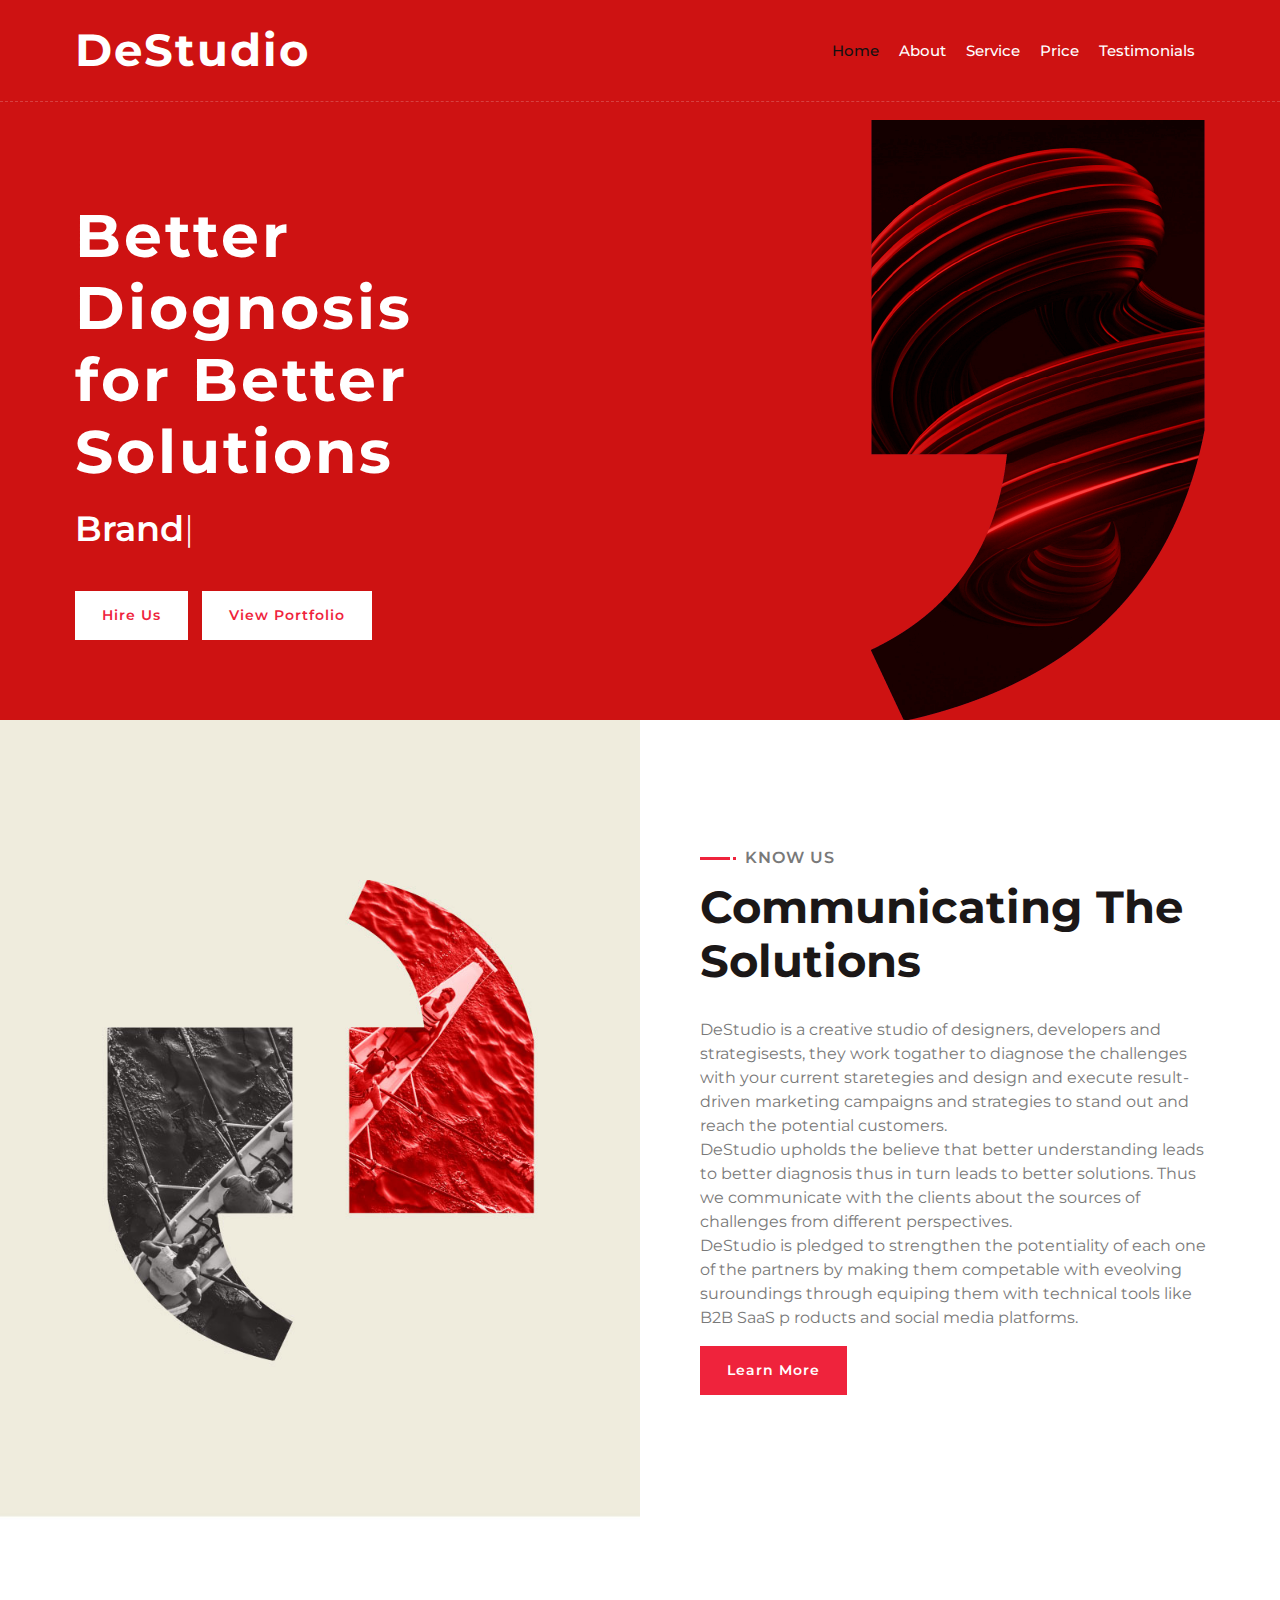
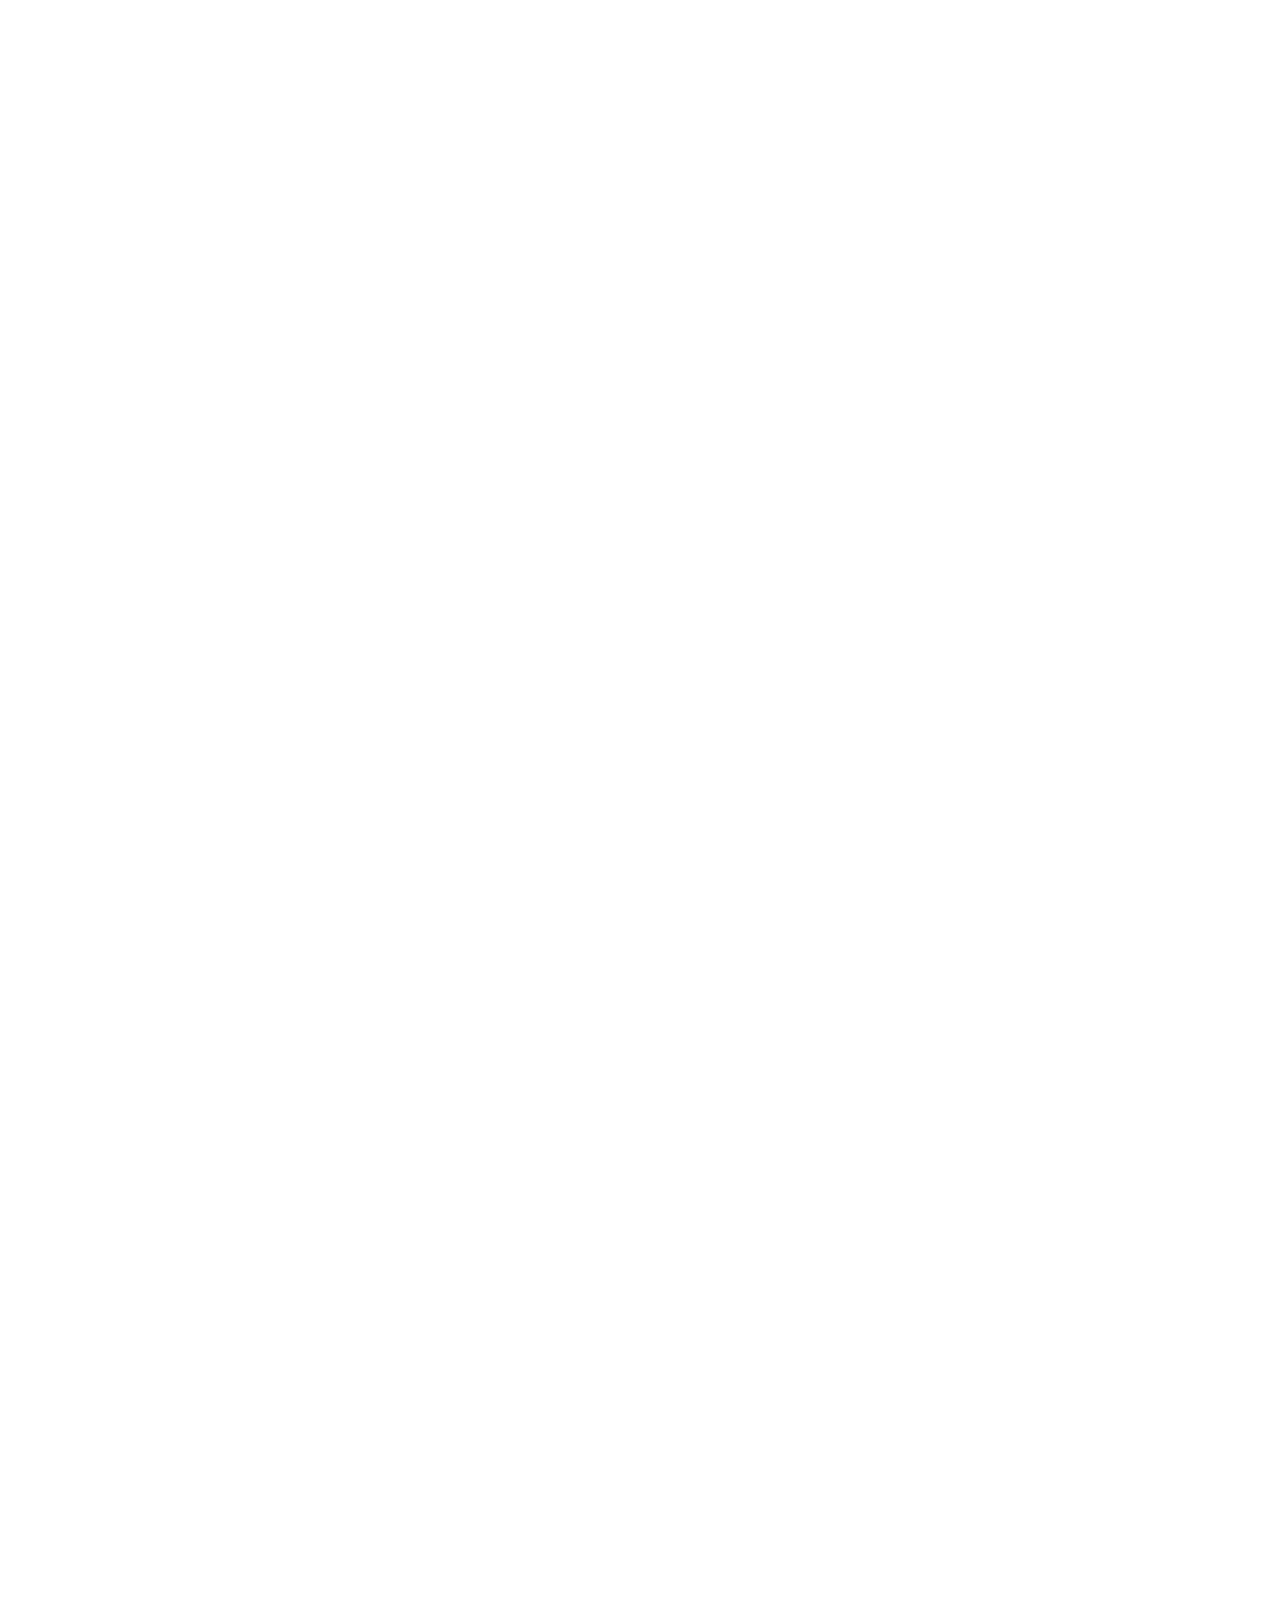
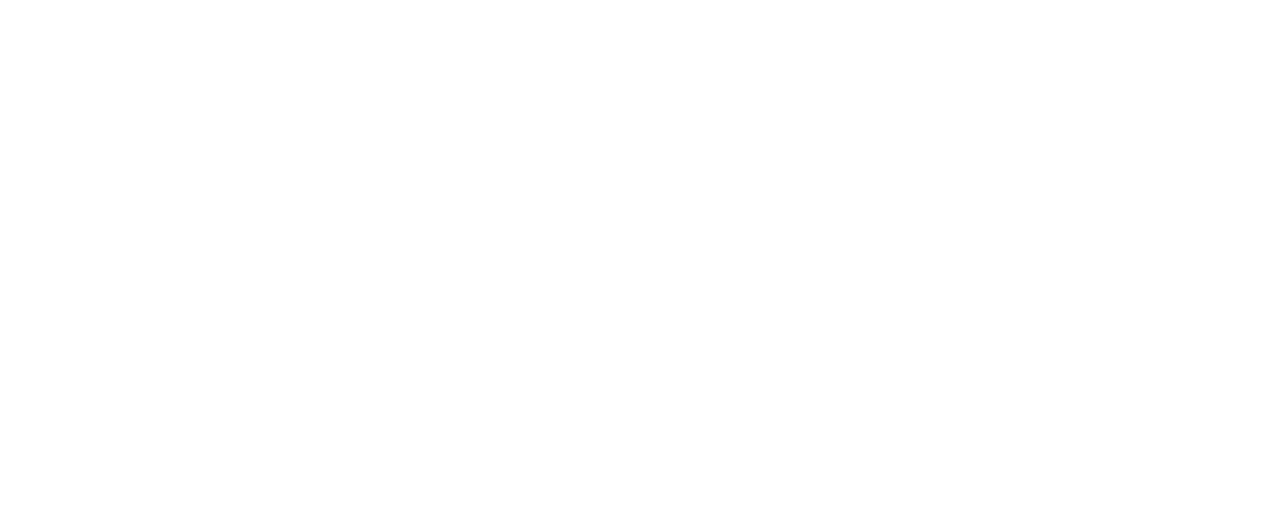
==== index.html @ b0839772 "Initial commit" ====
<!DOCTYPE html>
<html lang="en">
    <head>
        <meta charset="utf-8">
        <title>DevFolio - Developer Portfolio Template</title>
        <meta content="width=device-width, initial-scale=1.0" name="viewport">
        <meta content="Free Website Template" name="keywords">
        <meta content="Free Website Template" name="description">

        <!-- Favicon -->
        <link href="img/favicon.ico" rel="icon">

        <!-- Google Font -->
        <link href="https://fonts.googleapis.com/css2?family=Montserrat:wght@300;400;500;600;700&display=swap" rel="stylesheet">

        <!-- CSS Libraries -->
        <link href="https://stackpath.bootstrapcdn.com/bootstrap/4.4.1/css/bootstrap.min.css" rel="stylesheet">
        <link href="https://cdnjs.cloudflare.com/ajax/libs/font-awesome/5.10.0/css/all.min.css" rel="stylesheet">
        <link href="lib/animate/animate.min.css" rel="stylesheet">
        <link href="lib/owlcarousel/assets/owl.carousel.min.css" rel="stylesheet">
        <link href="lib/lightbox/css/lightbox.min.css" rel="stylesheet">

        <!-- Template Stylesheet -->
        <link href="css/style.css" rel="stylesheet">
    </head>

    <body data-spy="scroll" data-target=".navbar" data-offset="51">
        <!-- Nav Bar Start -->
        <div class="navbar navbar-expand-lg bg-light navbar-light">
            <div class="container-fluid">
                <a href="index.html" class="navbar-brand">DeStudio</a>
                <button type="button" class="navbar-toggler" data-toggle="collapse" data-target="#navbarCollapse">
                    <span class="navbar-toggler-icon"></span>
                </button>

                <div class="collapse navbar-collapse justify-content-between" id="navbarCollapse">
                    <div class="navbar-nav ml-auto">
                        <a href="#home" class="nav-item nav-link active">Home</a>
                        <a href="#about" class="nav-item nav-link">About</a>
                        <a href="#service" class="nav-item nav-link">Service</a>
                        <a href="#price" class="nav-item nav-link">Price</a>
                        <a href="#contact" class="nav-item nav-link">Testimonials</a>
                    </div>
                </div>
            </div>
        </div>
        <!-- Nav Bar End -->


        <!-- Hero Start -->
        <div class="hero" id="home">
            <div class="container-fluid">
                <div class="row align-items-center">
                    <div class="col-sm-12 col-md-6">
                        <div class="hero-content">
                            <div class="hero-text">
                                <h1>Better Diognosis <br/> for Better Solutions</h1>
                                <h2></h2>
                                <div class="typed-text">Branding-Advertising, Web-App Development, Productivity Consultation</div>
                            </div>
                            <div class="hero-btn">
                                <a class="btn" href="">Hire Us</a>
                                <a class="btn" href="">View Portfolio</a>
                            </div>
                        </div>
                    </div>
                    <div class="col-sm-12 col-md-6 d-none d-md-block">
                        <div class="hero-image">
                            <img src="img/hero.png" alt="Hero Image">
                        </div>
                    </div>
                </div>
            </div>
        </div>
        <!-- Hero End -->


        <!-- About Start -->
        <div class="about wow fadeInUp" data-wow-delay="0.1s" id="about">
            <div class="container-fluid">
                <div class="row align-items-center">
                    <div class="col-lg-6">
                        <div class="about-img">
                            <img src="img/about.jpg" alt="Image">
                        </div>
                    </div>
                    <div class="col-lg-6">
                        <div class="about-content">
                            <div class="section-header text-left">
                                <p>Know Us</p>
                                <h2>Communicating The Solutions</h2>
                            </div>
                            <div class="about-text">
                                <p>
                                    DeStudio is a creative studio of designers, developers and strategisests, they work togather
                                    to diagnose the challenges with your current staretegies and design and execute result-driven 
                                    marketing campaigns and strategies to stand out and reach the potential customers.<br/>
                                    DeStudio upholds the believe that better understanding leads to better diagnosis thus in turn 
                                    leads to better solutions. Thus we communicate with the clients about the sources of challenges 
                                    from different perspectives.<br/>
                                    DeStudio is pledged to strengthen the potentiality of each one of the partners by making them 
                                    competable with eveolving suroundings through equiping them with technical tools like B2B SaaS p
                                    roducts and social media platforms.
                              
                              
                                </p>
                            </div>
                            <a class="btn" href="">Learn More</a>
                        </div>
                    </div>
                </div>
            </div>
        </div>
        <!-- About End -->
        
        
        <!-- Service Start -->
        <div class="service" id="service">
            <div class="container">
                <div class="section-header text-center wow zoomIn" data-wow-delay="0.1s">
                    <p>What I do</p>
                    <h2>Awesome Quality Services</h2>
                </div>
                <div class="row">
                    <div class="col-lg-6 wow fadeInUp" data-wow-delay="0.0s">
                        <div class="service-item">
                            <div class="service-icon">
                                <i class="fa fa-laptop"></i>
                            </div>
                            <div class="service-text">
                                <h3>Brand Developement</h3>
                                <p>
                                    Our designers and strategists assist you to build and maintain a relevant 
                                    brand identity and document your strategies.
                                </p>
                            </div>
                        </div>
                    </div>
                    <div class="col-lg-6 wow fadeInUp" data-wow-delay="0.2s">
                        <div class="service-item">
                            <div class="service-icon">
                                <i class="fa fa-laptop-code"></i>
                            </div>
                            <div class="service-text">
                                <h3>Social Media Management</h3>
                                <p>
                                    Our social media managers help you to build and maintain an active social media 
                                presence and run social media campaigns.
                                </p>
                            </div>
                        </div>
                    </div>
                    <div class="col-lg-6 wow fadeInUp" data-wow-delay="0.4s">
                        <div class="service-item">
                            <div class="service-icon">
                                <i class="fab fa-android"></i>
                            </div>
                            <div class="service-text">
                                <h3>Web & App Developement</h3>
                                <p>
                                    Our developers and UI/UX designers actualise purpose driven websites, applications 
                                    and software for you.
                                </p>
                            </div>
                        </div>
                    </div>
                    <div class="col-lg-6 wow fadeInUp" data-wow-delay="0.6s">
                        <div class="service-item">
                            <div class="service-icon">
                                <i class="fab fa-apple"></i>
                            </div>
                            <div class="service-text">
                                <h3>Productivity Consulatation</h3>
                                <p>
                                    We share useful tips and SaaS tools to enhance both internal and external efficiency 
                                of the company.
                                </p>
                            </div>
                        </div>
                    </div>
                </div>
            </div>
        </div>
        <!-- Service End -->
        
        <!-- Banner Start -->
        <div class="banner wow zoomIn" data-wow-delay="0.1s">
            <div class="container">
                <div class="section-header text-center">
                    <p>Business Starter Plan</p>
                    <h2>Get <span>20%</span> Discount</h2>
                </div>
                <div class="container banner-text">
                    <p>
                       Purchase our Business Starter Plan and get all things to run a successful business in this time including
                       branding, social media optmisation, landing pages and many more.
                    </p>
                    <a class="btn">Get More Details</a>
                </div>
            </div>
        </div>
        <!-- Banner End -->
        
        
        <!-- Price Start -->
        <div class="price" id="price">
            <div class="container">
                <div class="section-header text-center wow zoomIn" data-wow-delay="0.1s">
                    <p>Popular Packages</p>
                    <h2>Choose What You Love</h2>
                </div>
                <div class="row">
                    <div class="col-md-4 wow fadeInUp" data-wow-delay="0.5s">
                        <div class="price-item">
                            <div class="price-header">
                                <div class="price-title">
                                    <h2>Responsive Branding</h2>
                                </div>
                            </div>
                            <div class="price-body">
                                <div class="price-description">
                                    <ul>
                                        <li>Primary Logo</li>
                                        <li>Secondary Logo</li>
                                        <li>Icons & Submarks</li>
                                        <li>Brand Images & Patterns</li>
                                        <li>Brand Guidelines</li>
                                    </ul>
                                </div>
                            </div>
                            <div class="price-footer">
                                <div class="price-action">
                                    <a class="btn" href="">Order Now</a>
                                </div>
                            </div>
                        </div>
                    </div>
                    <div class="col-md-4 wow fadeInUp" data-wow-delay="0.5s">
                        <div class="price-item">
                            <div class="price-header">
                                <div class="price-title">
                                    <h2>Dynamic Website</h2>
                                </div>
                            </div>
                            <div class="price-body">
                                <div class="price-description">
                                    <ul>
                                        <li>UI/UX Design</li>
                                        <li>20 Email Accounts</li>
                                        <li>SEO & CDN Optimised</li>
                                        <li>Domain & Hosting</li>
                                        <li>Modern Framework</li>
                                    </ul>
                                </div>
                            </div>
                            <div class="price-footer">
                                <div class="price-action">
                                    <a class="btn" href="">Order Now</a>
                                </div>
                            </div>
                        </div>
                    </div>

                    <div class="col-md-4 wow fadeInUp" data-wow-delay="0.5s">
                        <div class="price-item">
                            <div class="price-header">
                                <div class="price-title">
                                    <h2>Instagram Management</h2>
                                </div>

                            </div>
                            <div class="price-body">
                                <div class="price-description">
                                    <ul>
                                        <li>Social Media Optimisation</li>
                                        <li>Content Creation</li>
                                        <li>Post Scheduling</li>
                                        <li>Social Media Handling</li>
                                        <li>Social Media Campigns</li>
                                    </ul>
                                </div>
                            </div>
                            <div class="price-footer">
                                <div class="price-action">
                                    <a class="btn" href="">Order Now</a>
                                </div>
                            </div>
                        </div>
                    </div>
                </div>
            </div>
        </div>
        <!-- Price End -->
        
        <!-- Footer Start -->
        <div class="footer wow fadeIn" data-wow-delay="0.3s">
            <div class="container-fluid">
                <div class="container">
                    <div class="footer-info">
                        <h2>DeStudio by Ziqx</h2>
                        <h3>Ziqx Hubtown</h3>
                        <div class="footer-menu">
                            <p>+91 88917 88056</p>
                            <p>destudio@ziqx.in</p>
                        </div>
                        <div class="footer-social">
                            <a href=""><i class="fab fa-twitter"></i></a>
                            <a href=""><i class="fab fa-instagram"></i></a>
                            <a href=""><i class="fab fa-linkedin-in"></i></a>
                        </div>
                    </div>
                </div>
                <div class="container copyright">
                    <p>&copy;All Right Reserved | Designed By <a href="https://htmlcodex.com">Ziqx</a></p>
                </div>
            </div>
        </div>
        <!-- Footer End -->
        
        
        <!-- Back to top button -->
        <a href="#" class="btn back-to-top"><i class="fa fa-chevron-up"></i></a>
        
        
        <!-- Pre Loader -->
        <div id="loader" class="show">
            <div class="loader"></div>
        </div>

        
        <!-- JavaScript Libraries -->
        <script src="https://code.jquery.com/jquery-3.4.1.min.js"></script>
        <script src="https://stackpath.bootstrapcdn.com/bootstrap/4.4.1/js/bootstrap.bundle.min.js"></script>
        <script src="lib/easing/easing.min.js"></script>
        <script src="lib/wow/wow.min.js"></script>
        <script src="lib/waypoints/waypoints.min.js"></script>
        <script src="lib/typed/typed.min.js"></script>
        <script src="lib/owlcarousel/owl.carousel.min.js"></script>
        <script src="lib/isotope/isotope.pkgd.min.js"></script>
        <script src="lib/lightbox/js/lightbox.min.js"></script>
        
        <!-- Contact Javascript File -->
        <script src="mail/jqBootstrapValidation.min.js"></script>
        <script src="mail/contact.js"></script>

        <!-- Template Javascript -->
        <script src="js/main.js"></script>
    </body>
</html>
---- css/style.css ----
/*******************************/
/********* General CSS *********/
/*******************************/
body {
    color: #797979;
    background: #ffffff;
    font-family: 'Montserrat', sans-serif;
}

h1,
h2, 
h3, 
h4,
h5, 
h6 {
    color: #1B1717;
}

a {
    color: #313131;
    transition: .3s;
}

a:hover,
a:active,
a:focus {
    color: #EF233C;
    outline: none;
    text-decoration: none;
}

.btn:focus,
.form-control:focus {
    box-shadow: none;
}

.container-fluid {
    max-width: 1366px;
}

.btn {
    padding: 12px 25px;
    font-size: 14px;
    font-weight: 600;
    letter-spacing: 1px;
    color: #ffffff;
    background: #EF233C;
    border: 2px solid transparent;
    border-radius: 0;
    box-shadow: inset 0 0 0 50px #EF233C;
    transition: ease-out 0.3s;
    -webkit-transition: ease-out 0.3s;
    -moz-transition: ease-out 0.3s;
}

.btn:hover {
    color: #EF233C;
    background: transparent;
    box-shadow: inset 0 0 0 0 #EF233C;
    border-color: #EF233C;
}

#loader {
    position: fixed;
    top: 0;
    right: 0;
    bottom: 0;
    left: 0;
    display: flex;
    align-items: center;
    justify-content: center;
    background: #ffffff;
    opacity: 0;
    visibility: hidden;
    -webkit-transition: opacity .3s ease-out, visibility 0s linear .3s;
    -o-transition: opacity .3s ease-out, visibility 0s linear .3s;
    transition: opacity .3s ease-out, visibility 0s linear .3s;
    z-index: 999;
}

#loader.show {
    -webkit-transition: opacity .6s ease-out, visibility 0s linear 0s;
    -o-transition: opacity .6s ease-out, visibility 0s linear 0s;
    transition: opacity .6s ease-out, visibility 0s linear 0s;
    visibility: visible;
    opacity: 1;
}

#loader .loader {
    position: relative;
    width: 45px;
    height: 45px;
    border: 5px solid #dddddd;
    border-top: 5px solid #EF233C;
    border-radius: 50%;
    -webkit-animation: spin 2s linear infinite;
    animation: spin 2s linear infinite;
}

@-webkit-keyframes spin {
    0% { -webkit-transform: rotate(0deg); }
    100% { -webkit-transform: rotate(360deg); }
}

@keyframes spin {
    0% { transform: rotate(0deg); }
    100% { transform: rotate(360deg); }
}

.back-to-top {
    position: fixed;
    display: none;
    width: 44px;
    height: 44px;
    padding: 8px 0;
    text-align: center;
    line-height: 1;
    font-size: 22px;
    right: 15px;
    bottom: 15px;
    z-index: 9;
}

.back-to-top i {
    color: #ffffff;
}

.back-to-top:hover i {
    color: #414141;
}


/**********************************/
/*********** Nav Bar CSS **********/
/**********************************/
.navbar {
    position: relative;
    transition: .5s;
    z-index: 999;
}

.navbar.nav-sticky {
    position: fixed;
    top: 0;
    width: 100%;
    box-shadow: 0 2px 5px rgba(0, 0, 0, .3);
}

.navbar .navbar-brand {
    margin: 0;
    font-size: 45px;
    line-height: 0px;
    font-weight: 700;
    letter-spacing: 2px;
    transition: .5s;
    
}

.navbar .navbar-brand img {
    max-width: 100%;
    max-height: 40px;
}

.navbar .dropdown-menu {
    margin-top: 0;
    border: 0;
    border-radius: 0;
    background: #f8f9fa;
}

@media (min-width: 992px) {
    .navbar {
        position: absolute;
        width: 100%;
        padding: 30px 60px;
        background: transparent !important;
        border-bottom: 1px dashed rgba(256, 256, 256, .2);
        z-index: 9;
    }
    
    .navbar.nav-sticky {
        padding: 10px 60px;
        background: #ffffff !important;
    }
    
    .navbar .navbar-brand {
        color: #ffffff;
    }
    
    .navbar.nav-sticky .navbar-brand {
        color: #EF233C;
    }

    .navbar-light .navbar-nav .nav-link,
    .navbar-light .navbar-nav .nav-link:focus {
        padding: 10px 10px 8px 10px;
        color: #ffffff;
        font-size: 15px;
        font-weight: 500;
    }
    
    .navbar-light.nav-sticky .navbar-nav .nav-link,
    .navbar-light.nav-sticky .navbar-nav .nav-link:focus {
        color: #414141;
    }

    .navbar-light .navbar-nav .nav-link:hover,
    .navbar-light .navbar-nav .nav-link.active {
        color: #111111;
    }
    
    .navbar-light.nav-sticky .navbar-nav .nav-link:hover,
    .navbar-light.nav-sticky .navbar-nav .nav-link.active {
        color: #EF233C;
    }
}

@media (max-width: 991.98px) {   
    .navbar {
        padding: 15px;
        background: #ffffff !important;
    }
    
    .navbar .navbar-brand {
        color: #EF233C;
    }
    
    .navbar .navbar-nav {
        margin-top: 15px;
    }
    
    .navbar a.nav-link {
        padding: 5px;
    }
    
    .navbar .dropdown-menu {
        box-shadow: none;
    }
}


/*******************************/
/********** Hero CSS ***********/
/*******************************/
.hero {
    position: relative;
    width: 100%;
    margin-bottom: 45px;
    padding: 120px 0 0 0;
    overflow: hidden;
    background: #CE1212;
    background-position: center;
    background-repeat: no-repeat;
    background-size: cover;
}

.hero .container-fluid {
    padding: 0;
}

.hero .hero-image {
    position: relative;
    text-align: right;
    padding-right: 75px;
}

.hero .hero-image img {
    max-width: 80%;
    max-height: 80%;
}

.hero .hero-content {
    position: relative;
    padding-left: 75px;
    display: flex;
    align-items: flex-start;
    justify-content: center;
    flex-direction: column;
}

.hero .hero-text p {
    color: #ffffff;
    font-size: 25px;
    font-weight: 600;
    margin-bottom: 15px;
}

.hero .hero-text h1 {
    color: #ffffff;
    font-size: 60px;
    font-weight: 700;
    letter-spacing: 3px;
    margin-bottom: 15px;
}

.hero .hero-text h2 {
    display: inline-block;
    margin: 0;
    height: 35px;
    color: #ffffff;
    font-size: 35px;
    font-weight: 600;
}

.hero .hero-text .typed-text {
    display: none;
}

.hero .hero-text .typed-cursor {
    font-size: 35px;
    font-weight: 300;
    color: #ffffff;
}

.hero .hero-btn .btn {
    margin-top: 35px;
    color: #EF233C;
    background: #ffffff;
    box-shadow: inset 0 0 0 50px #ffffff;
}

.hero .hero-btn .btn:hover {
    color: #ffffff;
    background: transparent;
    box-shadow: inset 0 0 0 0 #ffffff;
    border-color: #ffffff;
}

.hero .hero-btn .btn:first-child {
    margin-right: 10px;
}

@media (max-width: 991.98px) {
    .hero {
        padding-top: 60px;
    }
    
    .hero .hero-content {
        padding: 0 15px;
    }
    
    .hero .hero-text p {
        font-size: 20px;
    }
    
    .hero .hero-text h1 {
        font-size: 45px;
    }
    
    .hero .hero-text h2 {
        font-size: 25px;
        height: 25px;
    }
    
    .hero .hero-btn .btn {
        padding: 12px 30px;
        letter-spacing: 1px;
    }
}

@media (max-width: 767.98px) {
    .hero {
        padding-top: 60px;
        padding-bottom: 60px;
    }
    
    .hero,
    .hero .hero-text,
    .hero .hero-btn {
        width: 100%;
        text-align: center;
    }
    
    .hero .hero-text p {
        font-size: 18px;
    }
    
    .hero .hero-text h1 {
        font-size: 35px;
    }
    
    .hero .hero-text h2 {
        font-size: 22px;
        height: 22px;
    }
    
    .hero .hero-btn .btn {
        padding: 10px 15px;
        letter-spacing: 1px;
    }
}

@media (max-width: 575.98px) {
    .hero .hero-text p {
        font-size: 16px;
    }
    
    .hero .hero-text h1 {
        font-size: 30px;
    }
    
    .hero .hero-text h2 {
        font-size: 18px;
        height: 18px;
    }
    
    .hero .hero-btn .btn {
        padding: 8px 10px;
        letter-spacing: 0;
    }
}


/*******************************/
/******* Section Header ********/
/*******************************/
.section-header {
    position: relative;
    margin-bottom: 45px;
}

.section-header p {
    display: inline-block;
    margin: 0 30px;
    margin-bottom: 10px;
    padding-left: 15px;
    position: relative;
    font-size: 16px;
    font-weight: 600;
    letter-spacing: 1px;
    text-transform: uppercase;
    background: #ffffff;
}

.section-header p::before {
    position: absolute;
    content: "";
    height: 3px;
    top: 11px;
    right: 0;
    left: -30px;
    background: #EF233C;
    z-index: -1;
}

.section-header p::after {
    position: absolute;
    content: "";
    width: 3px;
    height: 3px;
    top: 11px;
    left: 3px;
    background: #EF233C;
    z-index: 1;
}

.section-header h2 {
    margin: 0;
    position: relative;
    font-size: 45px;
    font-weight: 700;
}

@media (max-width: 767.98px) {
    .section-header h2 {
        font-size: 30px;
    }
}


/*******************************/
/********** About CSS **********/
/*******************************/
.about {
    position: relative;
    width: 100%;
    margin: -45px 0 45px 0;
}

.about .col-lg-6 {
    padding: 0;
}

.about .section-header {
    margin-bottom: 30px;
}

.about .about-img {
    position: relative;
    height: 100%;
}

.about .about-img img {
    position: relative;
    width: 100%;
    height: 100%;
    object-fit: cover;
}

.about .about-content {
    padding: 0 60px;
}

.about .about-text p {
    font-size: 16px;
}

.about .skills {
    margin-bottom: 30px;
}

.about .skill-name {
    margin-top: 15px;
}

.about .skill-name p {
    display: inline-block;
    margin-bottom: 5px;
    font-size: 16px;
    font-weight: 400;
}

.about .skill-name p:last-child {
    float: right;
}

.about .progress {
    height: 10px;
    border-radius: 10px;
    background: #dddddd;
}

.about .progress .progress-bar {
    width: 0px;
    background: #EF233C;
    border-radius: 10px;
    transition: 2s;
}

.about .about-text a.btn {
    margin-top: 15px;
}

@media (max-width: 991.98px) {
    .about .about-content {
        padding: 45px 15px 0 15px;
    }
}


/*******************************/
/******* Experience CSS ********/
/*******************************/
.experience {
    position: relative;
    padding: 45px 0 15px 0;
}

.experience .timeline {
    position: relative;
    width: 100%;
}

.experience .timeline::after {
    content: '';
    position: absolute;
    width: 2px;
    background: #EF233C;
    top: 0;
    bottom: 0;
    left: 50%;
    margin-left: -1px;
}

.experience .timeline .timeline-item {
    position: relative;
    background: inherit;
    width: 50%;
    margin-bottom: 30px;
}

.experience .timeline .timeline-item.left {
    left: 0;
    padding-right: 30px;
}

.experience .timeline .timeline-item.right {
    left: 50%;
    padding-left: 30px;
}

.experience .timeline .timeline-item::after {
    content: '';
    position: absolute;
    width: 16px;
    height: 16px;
    top: 48px;
    right: -8px;
    background: #ffffff;
    border: 2px solid #EF233C;
    border-radius: 16px;
    z-index: 1;
}

.experience .timeline .timeline-item.right::after {
    left: -8px;
}

.experience .timeline .timeline-item::before {
  content: '';
  position: absolute;
  width: 0;
  height: 0;
  top: 46px;
  right: 10px;
  z-index: 1;
  border: 10px solid;
  border-color: transparent transparent transparent #dddddd;
}

.experience .timeline .timeline-item.right::before {
  left: 10px;
  border-color: transparent #dddddd transparent transparent;
}

.experience .timeline .timeline-date {
    position: absolute;
    width: 100%;
    top: 44px;
    font-size: 16px;
    font-weight: 600;
    color: #EF233C;
    text-transform: uppercase;
    letter-spacing: 1px;
    z-index: 1;
}

.experience .timeline .timeline-item.left .timeline-date {
    text-align: left;
    left: calc(100% + 55px);
}

.experience .timeline .timeline-item.right .timeline-date {
    text-align: right;
    right: calc(100% + 55px);
}

.experience .timeline .timeline-text {
    padding: 30px;
    background: #ffffff;
    position: relative;
    border-right: 5px solid #dddddd;
    box-shadow: 0 0 60px rgba(0, 0, 0, .08);
}

.experience .timeline .timeline-item.right .timeline-text {
    border-right: none;
    border-left: 5px solid #dddddd;
}

.experience .timeline .timeline-text h2 {
    margin: 0 0 5px 0;
    font-size: 22px;
    font-weight: 600;
}

.experience .timeline .timeline-text h4 {
    margin: 0 0 10px 0;
    font-size: 16px;
    font-style: italic;
    font-weight: 400;
}

.experience .timeline .timeline-text p {
    margin: 0;
    font-size: 16px;
}

@media (max-width: 767.98px) {
    .experience .timeline::after {
        left: 8px;
    }

    .experience .timeline .timeline-item {
        width: 100%;
        padding-left: 38px;
    }
    
    .experience .timeline .timeline-item.left {
        padding-right: 0;
    }
    
    .experience .timeline .timeline-item.right {
        left: 0%;
        padding-left: 38px;
    }

    .experience .timeline .timeline-item.left::after, 
    .experience .timeline .timeline-item.right::after {
        left: 0;
    }
    
    .experience .timeline .timeline-item.left::before,
    .experience .timeline .timeline-item.right::before {
        left: 18px;
        border-color: transparent #dddddd transparent transparent;
    }
    
    .experience .timeline .timeline-item.left .timeline-date,
    .experience .timeline .timeline-item.right .timeline-date {
        position: relative;
        top: 0;
        right: auto;
        left: 0;
        text-align: left;
        margin-bottom: 10px;
    }
    
    .experience .timeline .timeline-item.left .timeline-text,
    .experience .timeline .timeline-item.right .timeline-text {
        border-right: none;
        border-left: 5px solid #dddddd;
    }
}


/*******************************/
/********* Service CSS *********/
/*******************************/
.service {
    position: relative;
    width: 100%;
    padding: 45px 0 15px 0;
}

.service .service-item {
    position: relative;
    margin-bottom: 30px;
    display: flex;
    align-items: center;
    box-shadow: inset 0 0 0 0 transparent;
    transition: ease-out 0.5s;
}

.service .service-item:hover {
    box-shadow: inset 800px 0 0 0 #EF233C;
}

.service .service-icon {
    position: relative;
    width: 150px;
    min-height: 150px;
    display: flex;
    align-items: center;
    justify-content: center;
    border: 1px solid #EF233C;
    background: #ffffff;
}

.service .service-icon i {
    position: relative;
    font-size: 60px;
    color: #EF233C;
    transition: .3s;
}

.service .service-item:hover i {
    font-size: 75px;
}

.service .service-text {
    position: relative;
    width: calc(100% - 120px);
    padding: 0 30px;
}

.service .service-text h3 {
    margin-bottom: 10px;
    font-size: 20px;
    font-weight: 600;
    transition: 1s;
}

.service .service-text p {
    margin: 0;
    font-size: 16px;
    transition: 1s;
}

.service .service-item:hover .service-text h3,
.service .service-item:hover .service-text p {
    color: #ffffff;
}

@media (max-width: 575.98px) {
    .service .service-text h3 {
        font-size: 16px;
        margin-bottom: 5px;
    }
    
    .service .service-text p {
        font-size: 14px;
    }
}


/*******************************/
/******** Portfolio CSS ********/
/*******************************/
.portfolio {
    position: relative;
    padding: 45px 0 15px 0;
}

.portfolio #portfolio-filter {
    padding: 0;
    margin: -15px 0 25px 0;
    list-style: none;
    font-size: 0;
    text-align: center;
}

.portfolio #portfolio-filter li {
    cursor: pointer;
    display: inline-block;
    margin: 5px;
    padding: 6px 12px;
    font-size: 14px;
    font-weight: 600;
    color: #ffffff;
    background: #EF233C;
    border: 2px solid transparent;
    border-radius: 0;
    box-shadow: inset 0 0 0 50px #EF233C;
    transition: ease-out 0.3s;
    -webkit-transition: ease-out 0.3s;
    -moz-transition: ease-out 0.3s;
}

.portfolio #portfolio-filter li:hover,
.portfolio #portfolio-filter li.filter-active {
    color: #EF233C;
    background: transparent;
    box-shadow: inset 0 0 0 0 #EF233C;
    border-color: #EF233C;
}

.portfolio .portfolio-item {
    position: relative;
}

.portfolio .portfolio-wrap {
    position: relative;
    width: 100%;
}

.portfolio .portfolio-img {
    position: relative;
    overflow: hidden;
}

.portfolio .portfolio-img img {
    position: relative;
    width: 100%; 
    height: 100%; 
    object-fit: cover;
    transform: scale(1.1);
    transition: .5s;
}

.portfolio .portfolio-item:hover img {
    margin-left: 15px;
}

.portfolio .portfolio-text {
    position: relative;
    height: 60px;
    width: calc(100% - 30px);
    margin: -30px 15px 30px 15px;
    display: flex;
    align-items: center;
    background: #ffffff;
    box-shadow: 0 0 15px rgba(0, 0, 0, .12);
}

.portfolio .portfolio-text h3 {
    width: calc(100% - 70px);
    font-size: 18px;
    font-weight: 600;
    margin: 0 0 0 15px;
    white-space: nowrap;
    overflow: hidden;
}

.portfolio .portfolio-text a.btn {
    width: 50px;
    height: 50px;
    padding: 0 0 2px 1px;
    display: flex;
    align-items: center;
    justify-content: center;
    font-size: 45px;
    font-weight: 100;
}

.portfolio .portfolio-item:hover a.btn {
    color: #EF233C;
    background: transparent;
    box-shadow: inset 0 0 0 0 #EF233C;
    border-color: #EF233C;
}


/*******************************/
/********* Banner CSS **********/
/*******************************/
.banner {
    position: relative;
    width: 100%;
    margin: 45px 0;
    padding: 90px 0;
    background: #EF233C;
}

.banner .container {
    max-width: 750px;
    text-align: center;
}

.banner .section-header {
    margin-bottom: 20px;
}

.banner .section-header p {
    color: #414141;
    background: transparent;
}

.banner .section-header p::after {
    display: none;
}

.banner .section-header h2 {
    color: #ffffff;
}

.banner .section-header h2 span {
    color: #414141;
    font-size: 50px;
}

.banner .banner-text p {
    font-size: 18px;
    color: #ffffff;
}

.banner .banner-text .btn {
    margin-top: 15px;
    color: #EF233C;
    background: #ffffff;
    box-shadow: inset 0 0 0 50px #ffffff;
}

.banner .banner-text .btn:hover {
    color: #ffffff;
    background: transparent;
    box-shadow: inset 0 0 0 0 #ffffff;
    border-color: #ffffff;
}


/*******************************/
/********* Pricing CSS *********/
/*******************************/
.price {
    position: relative;
    width: 100%;
    padding: 45px 0 15px 0;
}

.price .row {
    padding: 0 15px;
}

.price .col-md-4 {
    padding: 0;
}

.price .price-item {
    position: relative;
    margin-bottom: 30px;
    background: #ffffff;
}

.price .featured-item {
    box-shadow: 0 0 30px rgba(0, 0, 0, .2);
    z-index: 1;
}

.price .price-header,
.price .price-body,
.price .price-footer {
    position: relative;
    text-align: center;
}

.price .price-header {
    padding: 45px 0 30px 0;
    color: #414141;
}

.price .price-item.featured-item .price-header {
    color: #EF233C;
}

.price .price-title h2 {
    font-size: 25px;
    font-weight: 400;
    text-transform: uppercase;
}

.price .price-prices h2 {
    font-size: 45px;
    font-weight: 700;
    margin-left: 10px;
}

.price .price-prices h2 small {
    position: absolute;
    font-size: 18px;
    font-weight: 400;
    margin-top: 9px;
    margin-left: -12px;
}

.price .price-prices h2 span {
    margin-left: 1px;
    font-size: 18px;
    font-weight: 400;
}

.price .price-item.featured-item h2 {
    color: #EF233C;
}

.price .price-body {
    padding: 0 0 20px 0;
}

.price .price-description ul {
    margin: 0;
    padding: 0;
    list-style: none;
}

.price .price-description ul li {
    padding: 0 0 20px 0;
}

.price .price-item .price-action {
    padding-bottom: 45px;
}

.price .price-item .price-action .btn {
    color: #ffffff;
    background: #414141;
    box-shadow: inset 0 0 0 50px #414141;
}

.price .price-item .price-action .btn:hover {
    color: #414141;
    background: transparent;
    box-shadow: inset 0 0 0 0 #414141;
    border-color: #414141;
}

.price .price-item.featured-item .price-action .btn {
    color: #ffffff;
    background: #EF233C;
    box-shadow: inset 0 0 0 50px #EF233C;
}

.price .price-item.featured-item .price-action .btn:hover {
    color: #EF233C;
    background: transparent;
    box-shadow: inset 0 0 0 0 #EF233C;
    border-color: #EF233C;
}


/*******************************/
/*********** Team CSS **********/
/*******************************/
.team {
    position: relative;
    width: 100%;
    padding: 45px 0 15px 0;
}

.team .team-item {
    position: relative;
    background: #ffffff;
    margin-bottom: 30px;
    display: flex;
    align-items: center;
    justify-content: flex-start;
    box-shadow: inset 0 0 0 0 transparent;
    transition: ease-out 0.5s;
}

.team .team-img {
    position: relative;
    width: 50%;
    overflow: hidden;
}

.team .team-img img {
    position: relative;
    width: 100%;
    transition: .5s;
}

.team .team-text {
    position: relative;
    width: 50%;
    padding: 0 30px;
}

.team .team-text h2 {
    color: #EF233C;
    font-size: 18px;
    font-weight: 600;
    margin-bottom: 5px;
    transition: 1s;
}

.team .team-text h4 {
    font-size: 14px;
    font-weight: 600;
    margin-bottom: 15px;
    transition: 1s;
}

.team .team-text p {
    margin-bottom: 20px;
    transition: 1s;
}

.team .team-social {
    position: relative;
    display: flex;
    align-items: center;
    justify-content: flex-start;
}

.team .team-social a.btn {
    width: 35px;
    height: 35px;
    padding: 0;
    display: flex;
    align-items: center;
    justify-content: center;
    font-size: 14px;
    font-weight: normal;
    margin-right: 5px;
}

.team .team-item:hover {
    box-shadow: inset 800px 0 0 0 #EF233C;
}

.team .team-item:hover .team-img img {
    transform: scale(1.2);
}

.team .team-item:hover .team-text h2,
.team .team-item:hover .team-text h4,
.team .team-item:hover .team-text p {
    color: #ffffff;
}

.team .team-item:hover .team-social a.btn {
    background: #ffffff;
}

.team .team-item:hover .team-social a.btn:hover {
    border-color: #ffffff;
}

@media(max-width: 575.98px) {
    .team .team-text {
        padding: 0 15px;
    }
    
    .team .team-text h2 {
        font-size: 16px;
        margin-bottom: 0;
    }

    .team .team-text h4 {
        margin-bottom: 5px;
    }

    .team .team-text p {
        font-size: 14px;
        line-height: 18px;
        margin-bottom: 10px;
    }
}


/*******************************/
/******* Testimonial CSS *******/
/*******************************/
.testimonial {
    position: relative;
    margin: 45px 0;
    padding: 90px 0;
    background: #EF233C;
}

.testimonial .container {
    max-width: 900px;
}

.testimonial .testimonial-icon {
    margin-bottom: 45px;
    text-align: center;
}

.testimonial .testimonial-icon i {
    font-size: 60px;
    color: rgba(256, 256, 256, .5);
}

.testimonial .testimonial-item {
    position: relative;
    margin: 0 15px;
    text-align: center;
}

.testimonial .testimonial-img {
    position: relative;
    margin-bottom: 15px;
    z-index: 1;
}

.testimonial .testimonial-item img {
    margin: 0 auto;
    width: 120px;
    padding: 10px;
    border: 5px dotted #ffffff;
    border-radius: 100px;
}

.testimonial .testimonial-text {
    position: relative;
    margin-top: -70px;
    padding: 65px 35px 30px 35px;
    text-align: center;
    background: #ffffff;
    border-radius: 500px;
}

.testimonial .testimonial-item p {
    font-size: 18px;
    font-style: italic;
}

.testimonial .testimonial-text h3 {
    color: #EF233C;
    font-size: 18px;
    font-weight: 600;
    margin-bottom: 10px;
}

.testimonial .testimonial-text h4 {
    color: #666666;
    font-size: 14px;
    margin-bottom: 0;
}

.testimonial .owl-dots {
    margin-top: 15px;
    text-align: center;
}

.testimonial .owl-dot {
    display: inline-block;
    margin: 0 5px;
    width: 12px;
    height: 12px;
    border-radius: 50%;
    background: rgba(256, 256, 256, .5);
}

.testimonial .owl-dot.active {
    background: #ffffff;
}


/*******************************/
/********* Contact CSS *********/
/*******************************/
.contact {
    position: relative;
    width: 100%;
    margin: 45px 0;
    background: #EF233C;
}

.contact .container-fluid {
    background: url(../img/contact.jpg) left center no-repeat;
    background-size: contain;
}

.contact .contact-form {
    position: relative;
    padding: 90px 0 90px 45px;
    background: #EF233C;
}

.contact .contact-form input {
    color: #ffffff;
    padding: 15px 0;
    background: none;
    border-radius: 0;
    border: none;
    border-bottom: 1px solid rgba(256, 256, 256, .5);
}

.contact .contact-form textarea {
    color: #ffffff;
    height: 90px;
    padding: 15px 0;
    background: none;
    border-radius: 0;
    border: none;
    border-bottom: 1px solid rgba(256, 256, 256, .5);
}

.contact .contact-form .form-control::placeholder {
    color: #ffffff;
    opacity: 1;
}

.contact .contact-form .form-control:-ms-input-placeholder,
.contact .contact-form .form-control::-ms-input-placeholder {
    color: #ffffff;
}

.contact .contact-form .btn {
    margin-top: 35px;
    color: #EF233C;
    background: #ffffff;
    box-shadow: inset 0 0 0 50px #ffffff;
}

.contact .contact-form .btn:hover {
    color: #ffffff;
    background: transparent;
    box-shadow: inset 0 0 0 0 #ffffff;
    border-color: #ffffff;
}

.contact .help-block ul {
    margin: 0;
    padding: 0;
    list-style-type: none;
    font-size: 14px;
    font-style: italic;
    color: #ffffff;
}

@media (max-width: 767.98px) {
    .contact .container-fluid {
        background: none;
    }
    
    .contact .contact-form {
        padding: 90px 0;
    }
}


/*******************************/
/*********** Blog CSS **********/
/*******************************/
.blog {
    position: relative;
    width: 100%;
    padding: 45px 0 15px 0;
}

.blog .blog-item {
    position: relative;
    margin-bottom: 30px;
}

.blog .blog-img {
    position: relative;
    width: 100%;
    overflow: hidden;
}

.blog .blog-img img {
    width: 100%;
    transition: .5s;
}

.blog .blog-item:hover img {
    transform: scale(1.1);
}

.blog .blog-text {
    position: relative;
    padding: 30px;
    border-right: 1px solid rgba(0, 0, 0, .07);
    border-bottom: 1px solid rgba(0, 0, 0, .07);
    border-left: 1px solid rgba(0, 0, 0, .07);
}

.blog .blog-text h2 {
    font-size: 25px;
    font-weight: 600;
}

.blog .blog-text p {
    margin-bottom: 10px;
}

.blog .blog-item a.btn {
    margin-top: 10px;
    padding: 8px 15px;
}

.blog .blog-item a.btn i {
    margin-left: 5px;
}

.blog .blog-meta {
    position: relative;
    display: flex;
    margin-bottom: 15px;
}

.blog .blog-meta p {
    margin: 0 10px 0 0;
    font-size: 13px;
}

.blog .blog-meta i {
    color: #414141;
    margin-right: 5px;
}

.blog .blog-meta p:last-child {
    margin: 0;
}


/*******************************/
/********* Footer CSS **********/
/*******************************/
.footer {
    position: relative;
    margin-top: 45px;
    background: #EF233C;
}

.footer .container-fluid {
    padding: 60px 0 0 0;
}

.footer .footer-info {
    position: relative;
    width: 100%;
    text-align: center;
}

.footer .footer-info h2 {
    margin-bottom: 20px;
    font-size: 30px;
    font-weight: 700;
    color: #ffffff;
}

.footer .footer-info h3 {
    margin-bottom: 25px;
    font-size: 22px;
    font-weight: 600;
    color: #ffffff;
}

.footer .footer-menu {
    width: 100%;
    display: flex;
    justify-content: center;
}

.footer .footer-menu p {
    color: #ffffff;
    font-size: 22px;
    font-weight: 600;
    line-height: 20px;
    padding: 0 15px;
    border-right: 1px solid #ffffff;
}

.footer .footer-menu p:last-child {
    border: none;
}

.footer .footer-social {
    position: relative;
    margin-top: 15px;
}

.footer .footer-social a {
    display: inline-block;
}

.footer .footer-social a i {
    margin-right: 15px;
    font-size: 20px;
    color: #ffffff;
    transition: .3s;
}

.footer .footer-social a:last-child i {
    margin: 0;
}

.footer .footer-social a:hover i {
    color: #414141;
}

.footer .copyright {
    position: relative;
    text-align: center;
    margin-top: 30px;
    padding-top: 25px;
    padding-bottom: 25px;
}

.footer .copyright::before {
    position: absolute;
    content: "";
    width: 50%;
    height: 1px;
    top: 0;
    left: 25%;
    background: rgba(256, 256, 256, .2);
}

.footer .copyright p {
    margin: 0;
    color: #ffffff;
}

.footer .copyright .col-md-6:last-child p {
    text-align: right;
}

.footer .copyright p a {
    color: #ffffff;
    font-weight: 600;
}

.footer .copyright p a:hover {
    color: #414141;
}

@media (max-width: 575.98px) {
    .footer .footer-info h2 {
        margin-bottom: 20px;
        font-size: 20px;
        font-weight: 600;
    }

    .footer .footer-info h3 {
        margin-bottom: 20px;
        font-size: 16px;
    }

    .footer .footer-menu p {
        font-size: 16px;
        line-height: 16px;
        padding: 0 5px;
    }
}
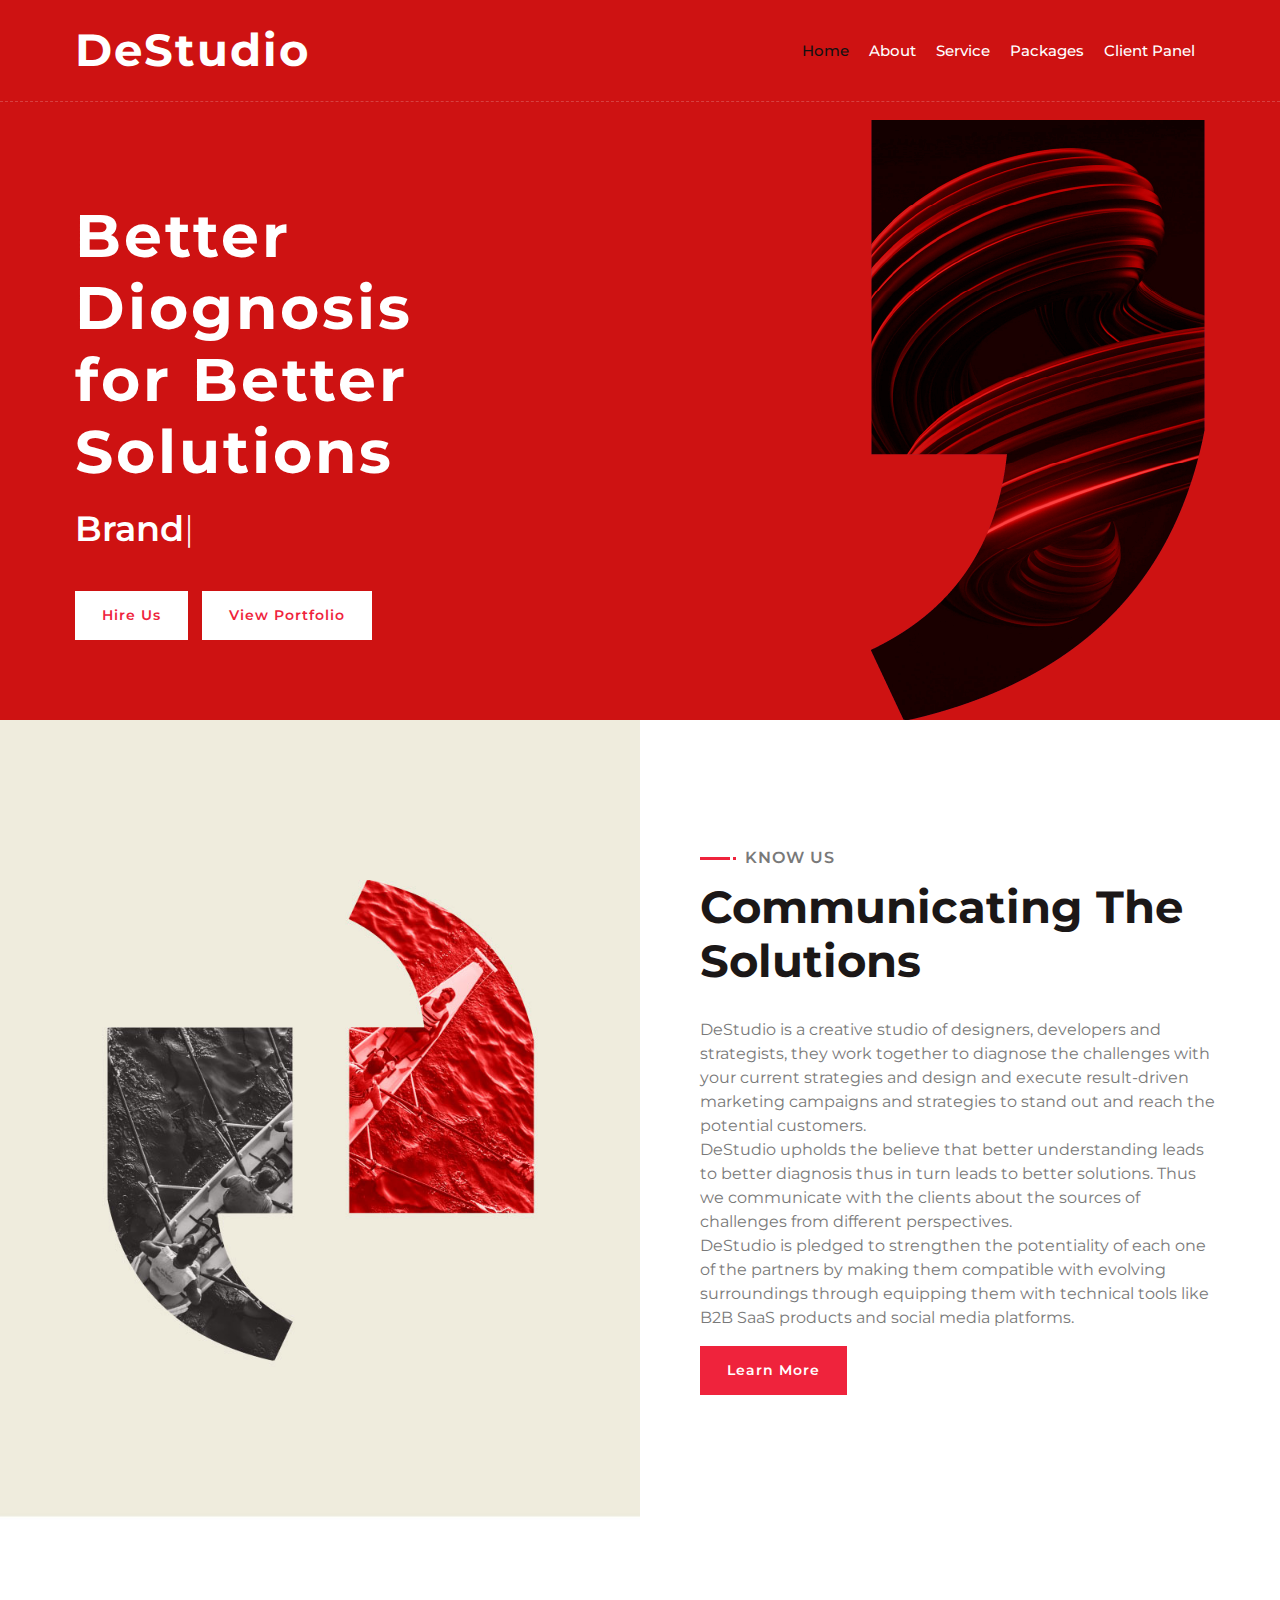
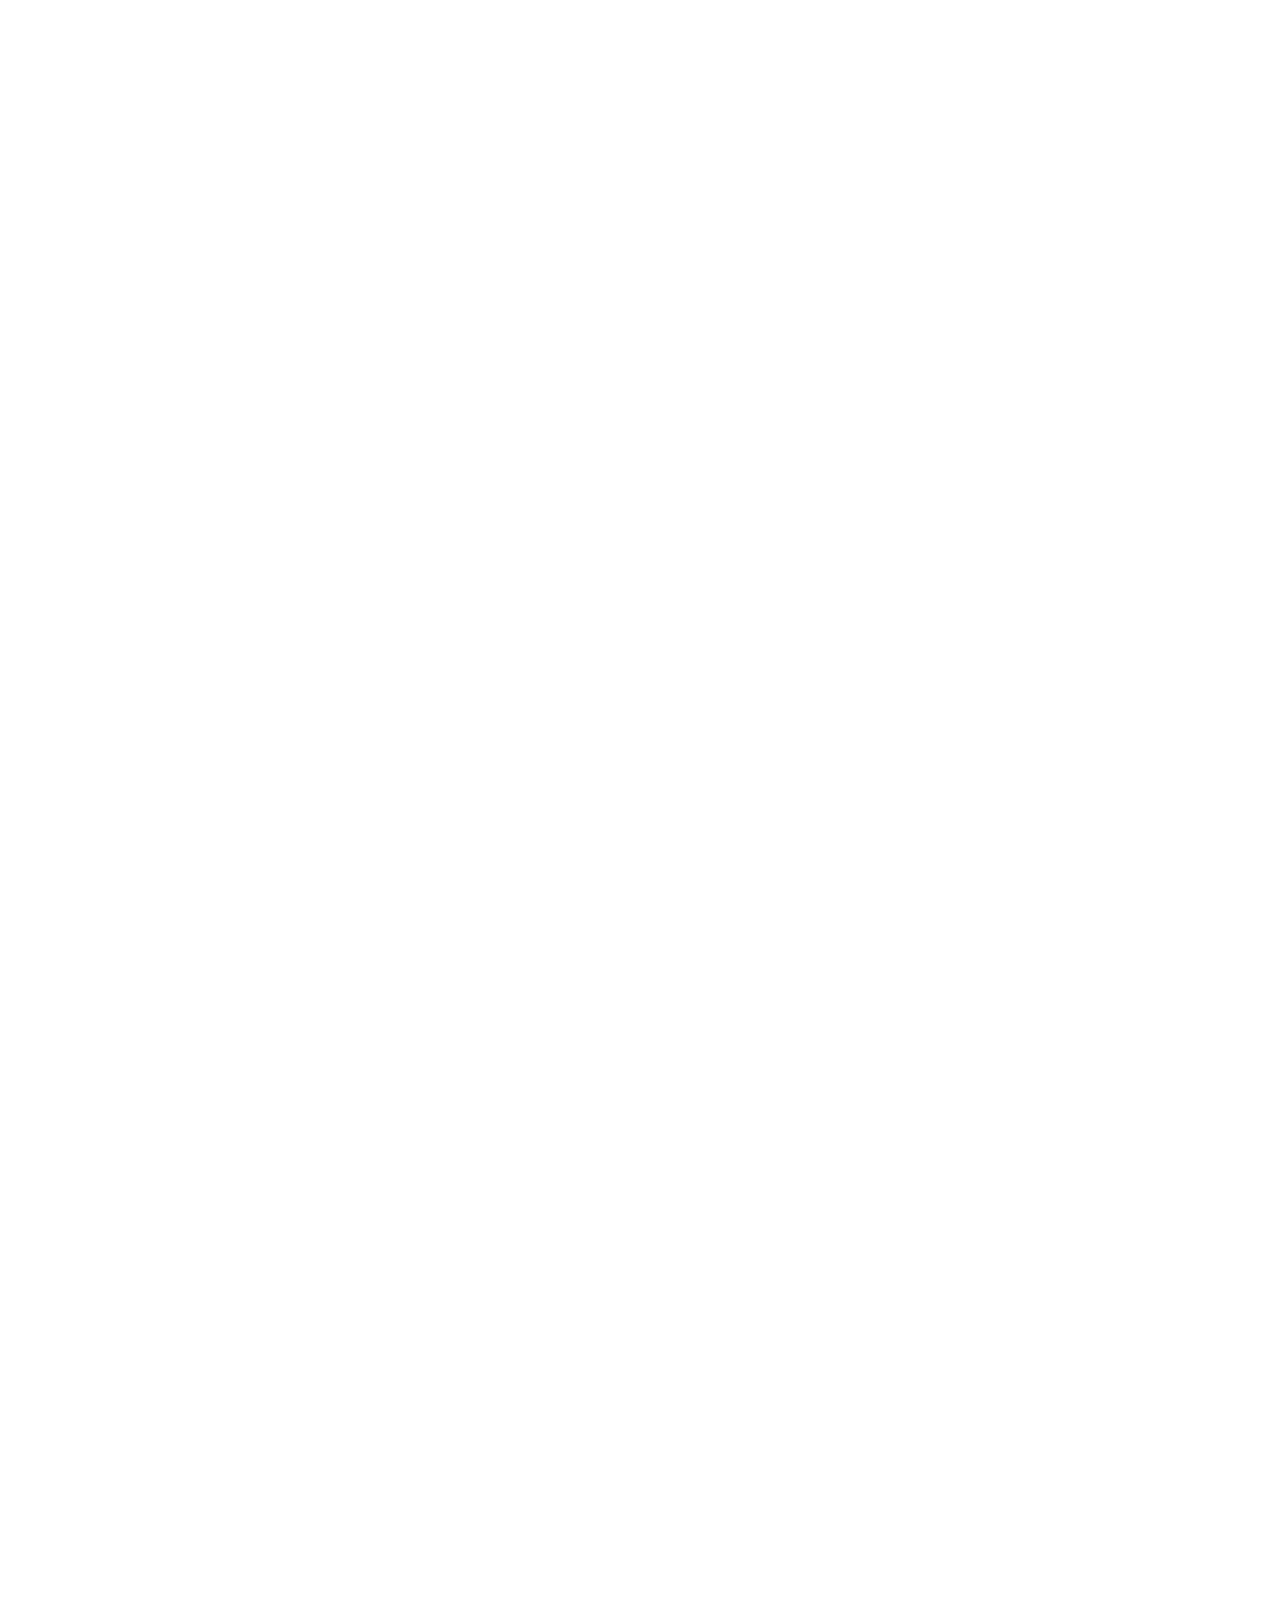
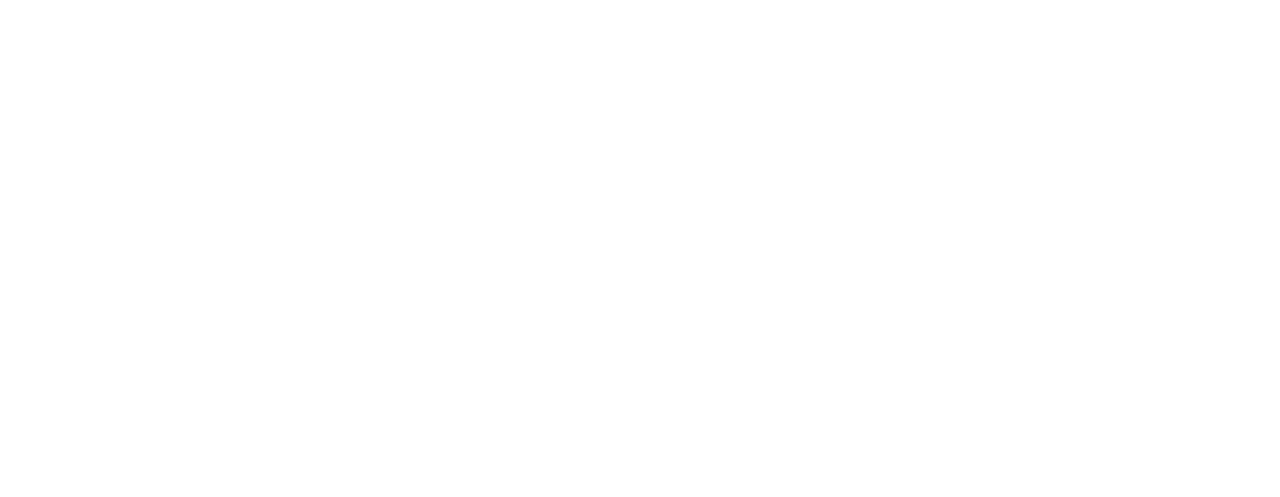
==== commit fa8f3430: "Updated Icons" ====
--- a/index.html
+++ b/index.html
@@ -2,13 +2,13 @@
 <html lang="en">
     <head>
         <meta charset="utf-8">
-        <title>DevFolio - Developer Portfolio Template</title>
+        <title>Ziqx DeStudio - Communicating the Solutions</title>
         <meta content="width=device-width, initial-scale=1.0" name="viewport">
-        <meta content="Free Website Template" name="keywords">
-        <meta content="Free Website Template" name="description">
+        <meta content="Ziqx Destudio" name="keywords">
+        <meta content="One stop solution for your business Management" name="description">
 
         <!-- Favicon -->
-        <link href="img/favicon.ico" rel="icon">
+        <link href="https://panel.destudio.ziqx.in/favicon.ico" rel="icon">
 
         <!-- Google Font -->
         <link href="https://fonts.googleapis.com/css2?family=Montserrat:wght@300;400;500;600;700&display=swap" rel="stylesheet">
@@ -38,8 +38,8 @@
                         <a href="#home" class="nav-item nav-link active">Home</a>
                         <a href="#about" class="nav-item nav-link">About</a>
                         <a href="#service" class="nav-item nav-link">Service</a>
-                        <a href="#price" class="nav-item nav-link">Price</a>
-                        <a href="#contact" class="nav-item nav-link">Testimonials</a>
+                        <a href="#price" class="nav-item nav-link">Packages</a>
+                        <a href="https://panel.destudio.ziqx.in/" class="nav-item nav-link">Client Panel</a>
                     </div>
                 </div>
             </div>
@@ -92,16 +92,15 @@
                             </div>
                             <div class="about-text">
                                 <p>
-                                    DeStudio is a creative studio of designers, developers and strategisests, they work togather
-                                    to diagnose the challenges with your current staretegies and design and execute result-driven 
-                                    marketing campaigns and strategies to stand out and reach the potential customers.<br/>
-                                    DeStudio upholds the believe that better understanding leads to better diagnosis thus in turn 
-                                    leads to better solutions. Thus we communicate with the clients about the sources of challenges 
-                                    from different perspectives.<br/>
-                                    DeStudio is pledged to strengthen the potentiality of each one of the partners by making them 
-                                    competable with eveolving suroundings through equiping them with technical tools like B2B SaaS p
-                                    roducts and social media platforms.
-                              
+
+
+DeStudio is a creative studio of designers, developers and strategists, they work together to diagnose the challenges with your current strategies and design and execute result-driven marketing campaigns and strategies to stand out and reach the potential customers.
+<br/>
+DeStudio upholds the believe that better understanding leads to better diagnosis thus in turn leads to better solutions. Thus we communicate with the clients about the sources of challenges from different perspectives.
+<br/>
+DeStudio is pledged to strengthen the potentiality of each one of the partners by making them compatible with evolving surroundings through equipping them with technical tools like B2B SaaS products and social media platforms.
+
+                                  
                               
                                 </p>
                             </div>
@@ -118,14 +117,14 @@
         <div class="service" id="service">
             <div class="container">
                 <div class="section-header text-center wow zoomIn" data-wow-delay="0.1s">
-                    <p>What I do</p>
+                    <p>What We do</p>
                     <h2>Awesome Quality Services</h2>
                 </div>
                 <div class="row">
                     <div class="col-lg-6 wow fadeInUp" data-wow-delay="0.0s">
                         <div class="service-item">
                             <div class="service-icon">
-                                <i class="fa fa-laptop"></i>
+                                <i class="fa fa-building"></i>
                             </div>
                             <div class="service-text">
                                 <h3>Brand Developement</h3>
@@ -139,7 +138,7 @@
                     <div class="col-lg-6 wow fadeInUp" data-wow-delay="0.2s">
                         <div class="service-item">
                             <div class="service-icon">
-                                <i class="fa fa-laptop-code"></i>
+                                <i class="fa fa-hashtag"></i>
                             </div>
                             <div class="service-text">
                                 <h3>Social Media Management</h3>
@@ -153,7 +152,7 @@
                     <div class="col-lg-6 wow fadeInUp" data-wow-delay="0.4s">
                         <div class="service-item">
                             <div class="service-icon">
-                                <i class="fab fa-android"></i>
+                                <i class="fa fa-mobile-alt"></i>
                             </div>
                             <div class="service-text">
                                 <h3>Web & App Developement</h3>
@@ -167,7 +166,7 @@
                     <div class="col-lg-6 wow fadeInUp" data-wow-delay="0.6s">
                         <div class="service-item">
                             <div class="service-icon">
-                                <i class="fab fa-apple"></i>
+                                <i class="fa fa-handshake"></i>
                             </div>
                             <div class="service-text">
                                 <h3>Productivity Consulatation</h3>
@@ -230,7 +229,7 @@
                             </div>
                             <div class="price-footer">
                                 <div class="price-action">
-                                    <a class="btn" href="">Order Now</a>
+                                    <a class="btn" href="https://panel.destudio.ziqx.in/">Order Now</a>
                                 </div>
                             </div>
                         </div>
@@ -255,7 +254,7 @@
                             </div>
                             <div class="price-footer">
                                 <div class="price-action">
-                                    <a class="btn" href="">Order Now</a>
+                                    <a class="btn" href="https://panel.destudio.ziqx.in/">Order Now</a>
                                 </div>
                             </div>
                         </div>
@@ -282,7 +281,7 @@
                             </div>
                             <div class="price-footer">
                                 <div class="price-action">
-                                    <a class="btn" href="">Order Now</a>
+                                    <a class="btn" href="https://panel.destudio.ziqx.in/">Order Now</a>
                                 </div>
                             </div>
                         </div>
@@ -298,7 +297,8 @@
                 <div class="container">
                     <div class="footer-info">
                         <h2>DeStudio by Ziqx</h2>
-                        <h3>Ziqx Hubtown</h3>
+                       
+                        <br>
                         <div class="footer-menu">
                             <p>+91 88917 88056</p>
                             <p>destudio@ziqx.in</p>
@@ -311,7 +311,7 @@
                     </div>
                 </div>
                 <div class="container copyright">
-                    <p>&copy;All Right Reserved | Designed By <a href="https://htmlcodex.com">Ziqx</a></p>
+                    <p>&copy;All Right Reserved | Powered By <a href="https://ziqx.in">Ziqx</a></p>
                 </div>
             </div>
         </div>
